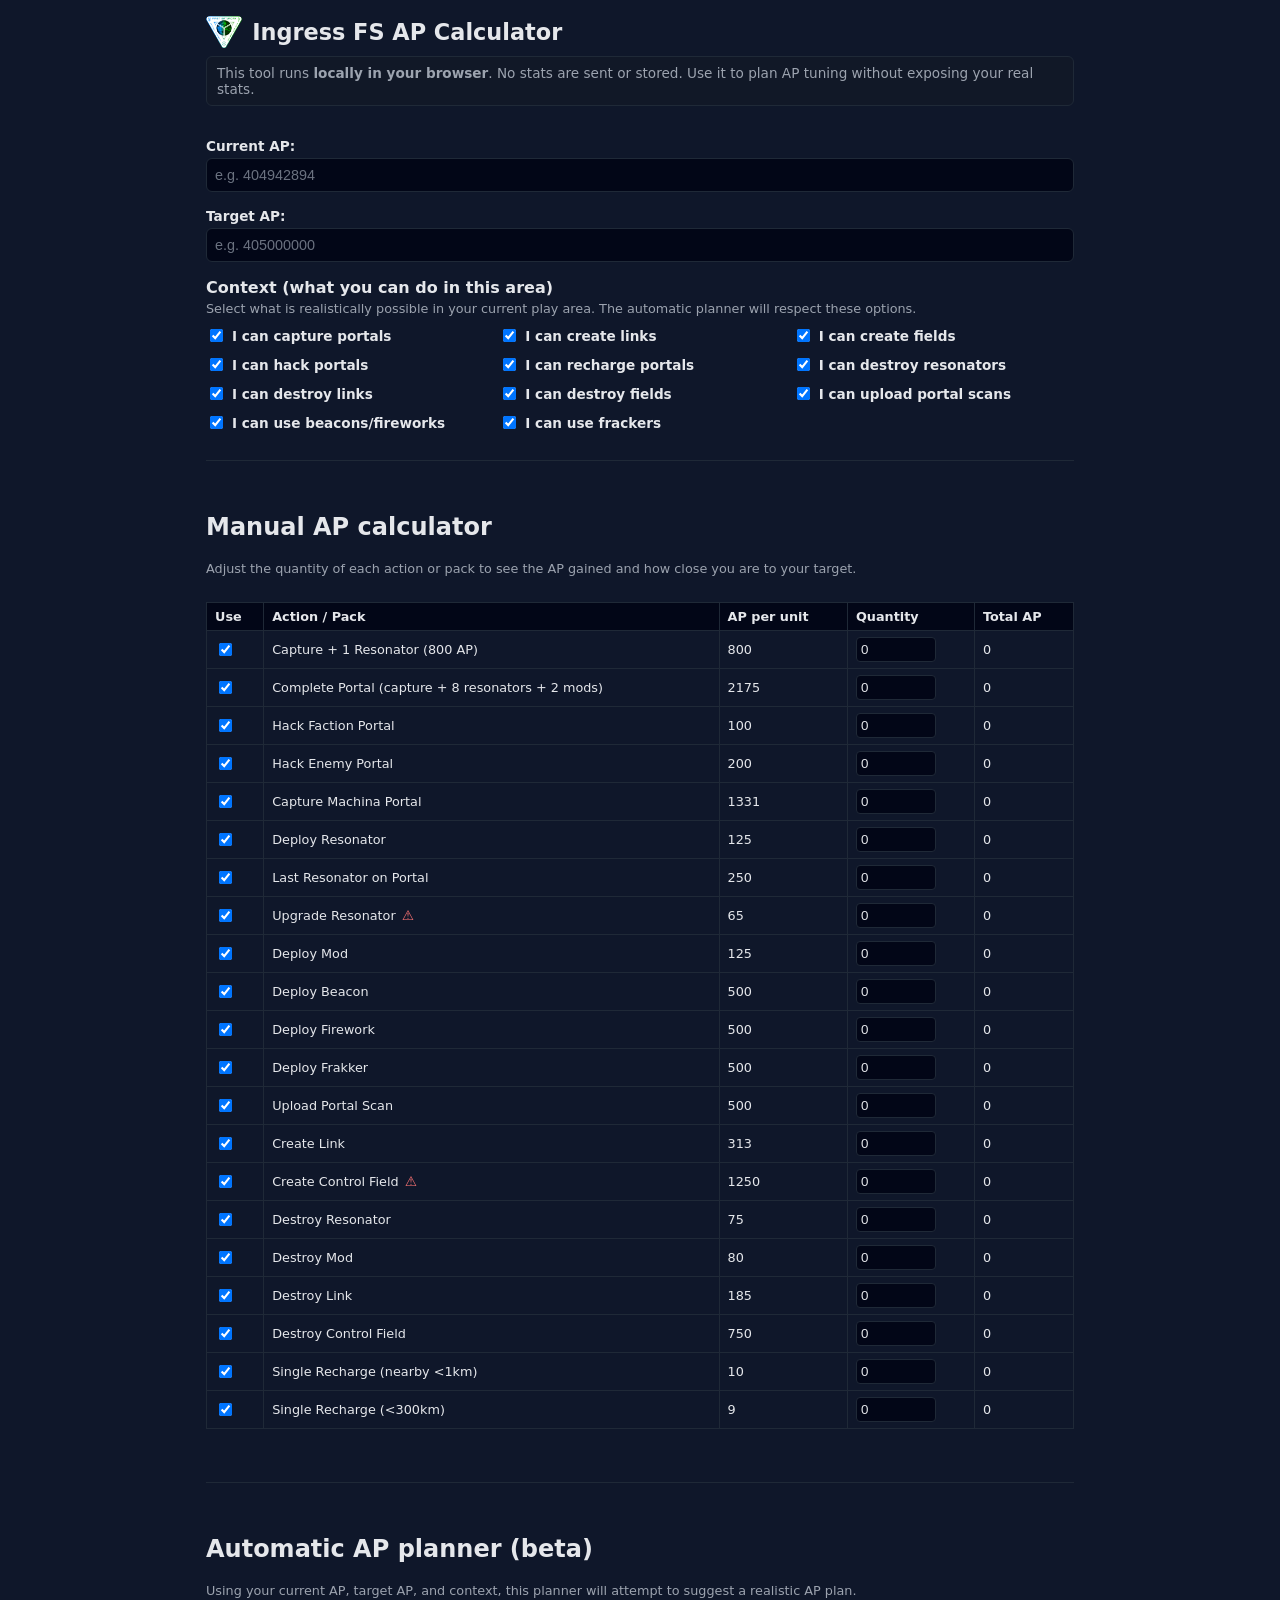
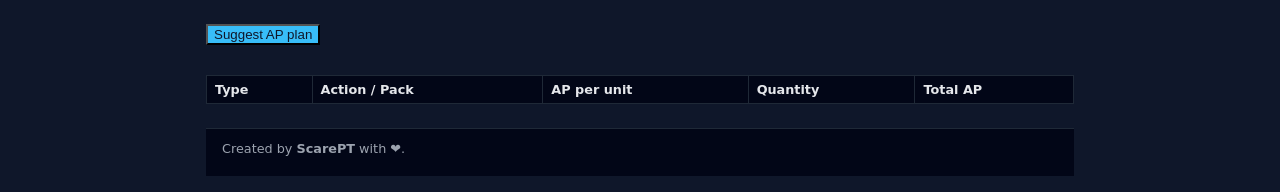
==== app-calculator.html @ b72cd5ba "Add AP calculator basic version" ====
<!DOCTYPE html>
<html lang="en">
<head>
  <meta charset="UTF-8" />
  <title>IFS AP Calculator</title>
  <meta name="viewport" content="width=device-width, initial-scale=1" />
  <link rel="stylesheet" href="ap-calculator.css" />
  <link rel="icon" type="image/x-icon" href="ifs.ico" />
</head>
<body>
  <div class="page">
    <div class="container">
      <header>
        <div class="header-main">
          <img src="logo.png" alt="Ingress FS Logo" class="logo" />
          <h1>Ingress FS AP Calculator</h1>
        </div>
        <p class="disclaimer">
          This tool runs <strong>locally in your browser</strong>. No stats are sent or stored.
          Use it to plan AP tuning without exposing your real stats.
        </p>
      </header>

      <section class="row">
        <label for="currentAP">Current AP:</label>
        <input id="currentAP" type="number" class="ap-input" placeholder="e.g. 404942894" />
      </section>

      <section class="row">
        <label for="targetAP">Target AP:</label>
        <input id="targetAP" type="number" class="ap-input" placeholder="e.g. 405000000" />
      </section>

      <!-- CONTEXT SECTION (nova) -->
      <section class="row context-section">
        <h2>Context (what you can do in this area)</h2>
        <p class="hint">
          Select what is realistically possible in your current play area. The automatic planner will respect these options.
        </p>
        <div id="contextOptionsContainer" class="context-grid">
          <!-- preenchido por JS usando CONTEXT_OPTIONS -->
        </div>
      </section>

      <!-- DIVISÃO: MODO MANUAL -->
      <hr class="divider" />

      <section class="row">
        <h2>Manual AP calculator</h2>
        <p class="hint">
          Adjust the quantity of each action or pack to see the AP gained and how close you are to your target.
        </p>
      </section>

      <section class="row">
        <table class="ap-table">
          <thead>
            <tr>
              <th>Use</th>
              <th>Action / Pack</th>
              <th>AP per unit</th>
              <th>Quantity</th>
              <th>Total AP</th>
            </tr>
          </thead>
          <tbody id="apActionsBody">
            <!-- Filled by JS -->
          </tbody>
        </table>
      </section>

      <section class="row">
        <div class="status">
          <p id="apSummary"></p>
        </div>
      </section>

      <!-- DIVISÃO: MODO AUTOMÁTICO -->
      <hr class="divider" />

      <section class="row">
        <h2>Automatic AP planner (beta)</h2>
        <p class="hint">
          Using your current AP, target AP, and context, this planner will attempt to suggest a realistic AP plan.
        </p>
      </section>

      <section class="row">
        <button id="autoPlanBtn">Suggest AP plan</button>
      </section>

      <section class="row">
        <div class="status">
          <p id="autoPlanSummary"></p>
        </div>
        <table class="ap-table auto-plan-table">
          <thead>
            <tr>
              <th>Type</th>
              <th>Action / Pack</th>
              <th>AP per unit</th>
              <th>Quantity</th>
              <th>Total AP</th>
            </tr>
          </thead>
          <tbody id="autoPlanBody">
            <!-- Filled by JS (automatic planner) -->
          </tbody>
        </table>
      </section>

      <footer class="footer">
        <div class="footer-left">
          <p>
            Created by <strong>ScarePT</strong> with ❤️.
          </p>
        </div>
        <!--<div class="footer-right">
          <p>Useful links:</p>
          <ul>
            <li>
              <a href="https://fevgames.net/ifs/events/?s=utc" target="_blank" rel="noopener">
                IngressFS Map
              </a>
            </li>
          </ul>
        </div>
        -->
      </footer>
    </div>
  </div>
  
  <script src="ap-config.js"></script>
  <script src="ap-context.js"></script>
  <script src="ap-calculator.js"></script>
  <script src="ap-planner.js"></script>
</body>
</html>
---- ap-calculator.css ----
:root {
  --bg: #0f172a;
  --fg: #e5e7eb;
  --accent: #38bdf8;
  --accent-dark: #0284c7;
  --border: #1f2937;
  --error: #f97373;
  --muted: #9ca3af;
}

* {
  box-sizing: border-box;
}

html, body {
  height: 100%;
}

body {
  font-family: system-ui, -apple-system, BlinkMacSystemFont, "Segoe UI", sans-serif;
  margin: 0;
  padding: 0;
  background-color: var(--bg);
  color: var(--fg);
}

.page {
  min-height: 100vh;
  display: flex;
  flex-direction: column;
}

.container {
  max-width: 900px;
  margin: 0 auto;
  padding: 16px;
  display: flex;
  flex-direction: column;
  flex: 1;
}

/* Header */
.header-main {
  display: flex;
  align-items: center;
  gap: 10px;
  margin-bottom: 8px;
}

.header-main h1 {
  font-size: 1.4rem;
  margin: 0;
}

.logo {
  height: 32px;
  width: auto;
  border-radius: 4px;
}

.disclaimer {
  padding: 8px 10px;
  margin-top: 0;
  margin-bottom: 16px;
  border-radius: 6px;
  border: 1px solid var(--border);
  background-color: #111827;
  font-size: 0.85rem;
  color: var(--muted);
}

/* Rows & inputs */
.row {
  margin-top: 16px;
}

label {
  display: block;
  font-weight: 600;
  font-size: 0.85rem;
  margin-bottom: 4px;
}

.ap-input {
  width: 100%;
  padding: 8px;
  border-radius: 6px;
  border: 1px solid var(--border);
  background-color: #020617;
  color: var(--fg);
  font-size: 0.9rem;
}

.ap-input::placeholder {
  color: #6b7280;
}

.hint {
  font-size: 0.8rem;
  color: var(--muted);
  margin: 4px 0 10px 0;
}

/* Table */
.ap-table {
  width: 100%;
  border-collapse: collapse;
  font-size: 0.8rem;
}

.ap-table thead {
  background-color: #020617;
}

.ap-table th,
.ap-table td {
  border: 1px solid var(--border);
  padding: 6px 8px;
}

.ap-table th {
  text-align: left;
  font-weight: 600;
}

.ap-table td {
  vertical-align: middle;
}

.ap-table input[type="number"] {
  width: 80px;
  padding: 4px;
  border-radius: 4px;
  border: 1px solid var(--border);
  background-color: #020617;
  color: var(--fg);
}

/* Status */
.status {
  font-size: 0.85rem;
  margin-top: 8px;
  color: #22c55e;
}

.status.error {
  color: var(--error);
}

/* Footer */
.footer {
  margin-top: 24px;
  padding: 12px 16px 16px;
  border-top: 1px solid var(--border);
  display: flex;
  flex-wrap: wrap;
  gap: 12px 24px;
  font-size: 0.8rem;
  color: var(--muted);
  background-color: #020617;
}

.footer-left,
.footer-right {
  flex: 1 1 260px;
}

.footer-left p {
  margin: 0 0 4px 0;
}

.footer-right p {
  margin: 0 0 4px 0;
}

.footer-right ul {
  list-style: none;
  padding: 0;
  margin: 0;
}

.footer-right li {
  margin-bottom: 4px;
}

.footer-right a {
  color: var(--accent);
  text-decoration: none;
}

.footer-right a:hover {
  text-decoration: underline;
}

/* Ícone de aviso ao lado da ação */
.warning-icon {
  display: inline-block;
  margin-left: 6px;
  color: #f97373; /* vermelho suave */
  font-size: 0.85rem;
  cursor: pointer;
  position: relative;
}

/* Tooltip container */
.warning-tooltip {
  position: absolute;
  left: 0;
  top: 120%;
  z-index: 10;
  max-width: 260px;
  padding: 6px 8px;
  border-radius: 6px;
  border: 1px solid var(--border);
  background-color: #111827;
  color: var(--fg);
  font-size: 0.75rem;
  box-shadow: 0 4px 10px rgba(0, 0, 0, 0.5);
  display: none;
}

/* Mostrar tooltip quando hover (desktop) */
.warning-icon:hover .warning-tooltip {
  display: block;
}

.context-section h2 {
  font-size: 1rem;
  margin: 0 0 4px 0;
}

.context-grid {
  display: grid;
  grid-template-columns: repeat(auto-fit, minmax(220px, 1fr));
  gap: 6px 12px;
  font-size: 0.8rem;
}

.context-grid label {
  display: flex;
  align-items: center;
  gap: 6px;
}

.context-grid input[type="checkbox"] {
  flex-shrink: 0;
}

.divider {
  margin: 24px 0 16px 0;
  border: none;
  border-top: 1px solid var(--border);
}

/* Botão do planner automático */
#autoPlanBtn {
  background-color: var(--accent);
  color: #0f172a;
}

#autoPlanBtn:active {
  background-color: var(--accent-dark);
}

/* Tabela do plano automático */
.auto-plan-table {
  margin-top: 8px;
}

@media (max-width: 600px) {
  .context-grid {
    grid-template-columns: 1fr;
  }
}

/* Mobile tweaks */
@media (max-width: 600px) {
  .warning-tooltip {
    max-width: 90vw;
  }
  .header-main {
    gap: 8px;
  }
  .logo {
    height: 28px;
  }
  .ap-table th,
  .ap-table td {
    font-size: 0.75rem;
    padding: 4px 6px;
  }
  .footer {
    flex-direction: column;
    font-size: 0.75rem;
    padding: 8px 12px 12px;
  }
}
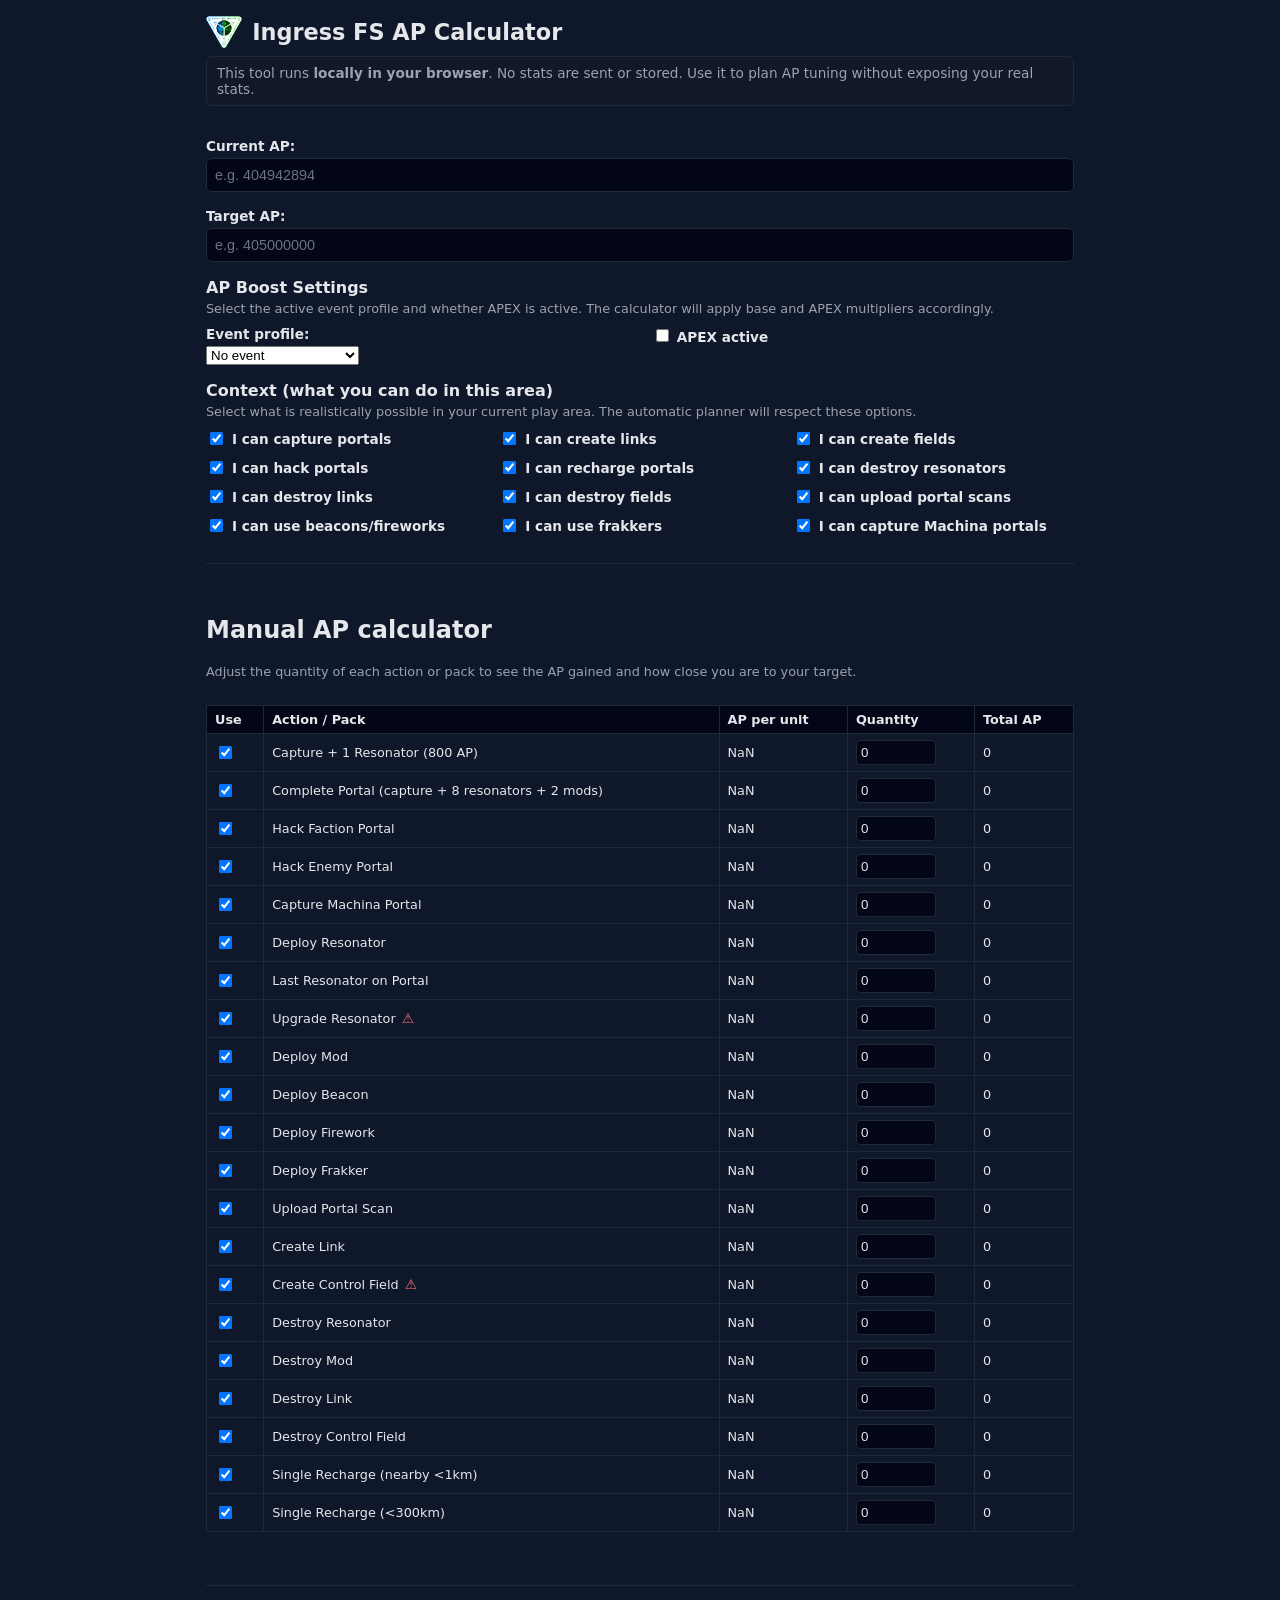
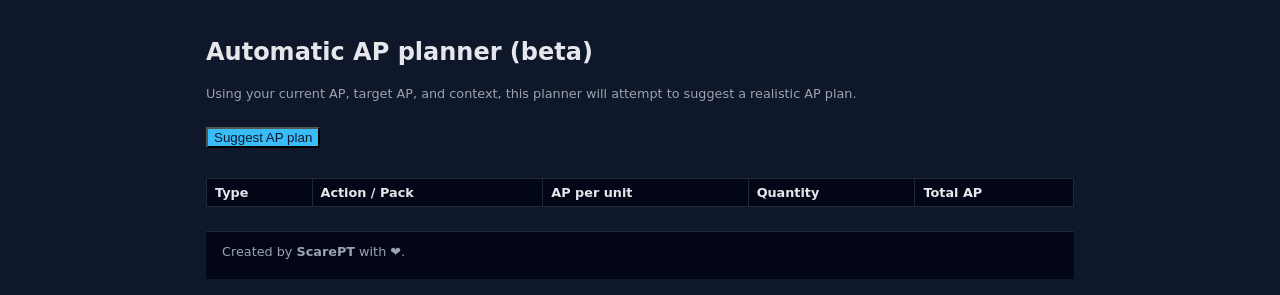
==== commit 8cdf59d1: "Half baked events on AP calculator" ====
--- a/app-calculator.html
+++ b/app-calculator.html
@@ -30,6 +30,30 @@
         <label for="targetAP">Target AP:</label>
         <input id="targetAP" type="number" class="ap-input" placeholder="e.g. 405000000" />
       </section>
+
+      <section class="row boost-section">
+  <h2>AP Boost Settings</h2>
+<p class="hint">
+    Select the active event profile and whether APEX is active. The calculator will apply base and APEX multipliers accordingly.
+  </p>
+
+<div class="boost-grid">
+    <div class="boost-block">
+      <label for="eventProfileSelect">Event profile:</label>
+      <select id="eventProfileSelect">
+        <!-- preenchido por JS via renderBoostOptions -->
+      </select>
+    </div>
+
+    <div class="boost-block">
+      <label>
+        <input type="checkbox" id="apexActiveCheckbox" />
+        APEX active
+      </label>
+    </div>
+  </div>
+
+</section>
 
       <!-- CONTEXT SECTION (nova) -->
       <section class="row context-section">
@@ -130,9 +154,10 @@
     </div>
   </div>
   
-  <script src="ap-config.js"></script>
-  <script src="ap-context.js"></script>
-  <script src="ap-calculator.js"></script>
-  <script src="ap-planner.js"></script>
+<script src="ap-config.js"></script>
+<script src="ap-context.js"></script>
+<script src="ap-events.js"></script>
+<script src="ap-calculator.js"></script>
+<script src="ap-planner.js"></script>
 </body>
 </html>
--- a/ap-calculator.css
+++ b/ap-calculator.css
@@ -294,4 +294,35 @@
     font-size: 0.75rem;
     padding: 8px 12px 12px;
   }
+}
+
+
+.boost-section h2 {
+  font-size: 1rem;
+  margin: 0 0 4px 0;
+}
+
+.boost-grid {
+  display: flex;
+  flex-wrap: wrap;
+  gap: 12px 24px;
+  font-size: 0.8rem;
+}
+
+.boost-block {
+  flex: 1 1 240px;
+}
+
+#globalMultiplierOptions label,
+#apexOptions label {
+  display: inline-flex;
+  align-items: center;
+  margin-right: 8px;
+  gap: 4px;
+}
+
+@media (max-width: 600px) {
+  .boost-grid {
+    flex-direction: column;
+  }
 }
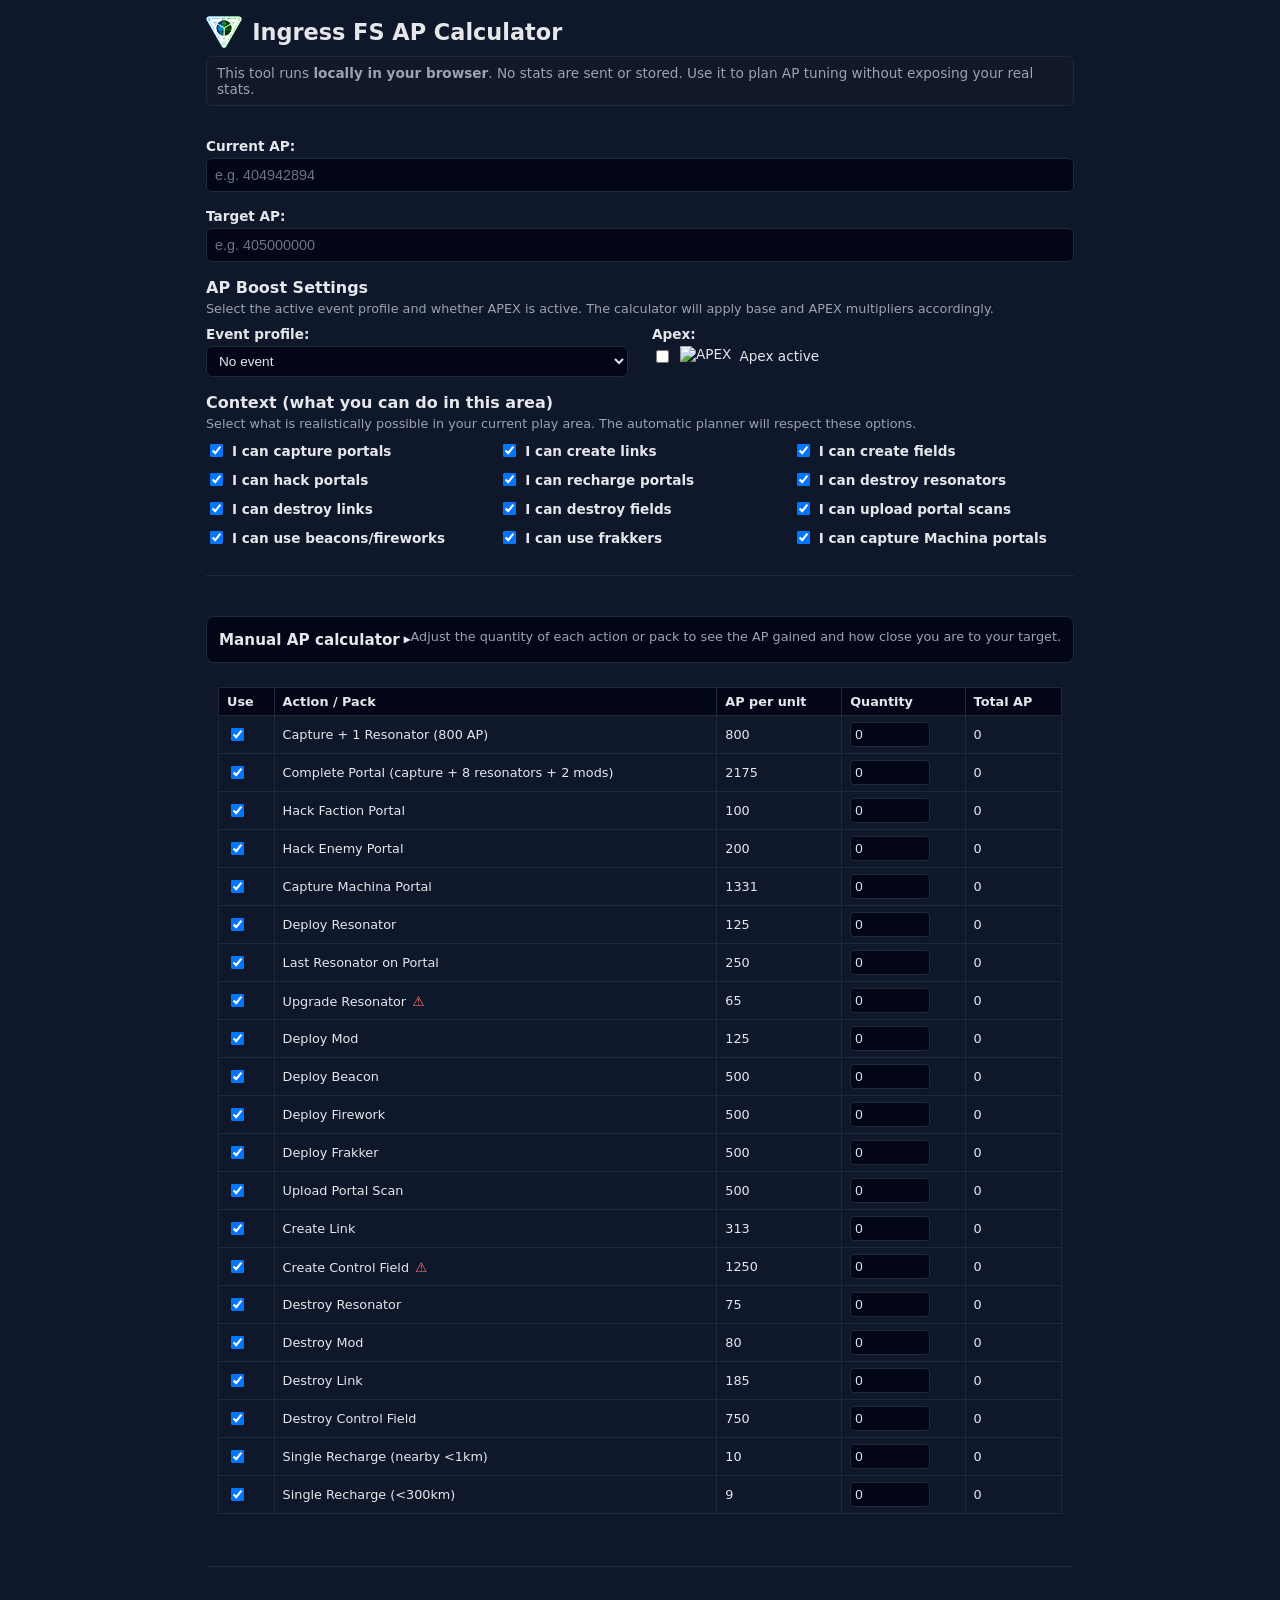
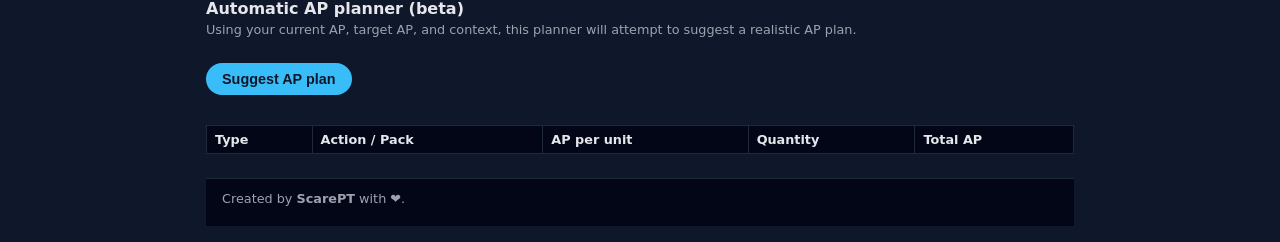
==== commit 6243e1b9: "Changes on calculate methods to include events" ====
--- a/app-calculator.html
+++ b/app-calculator.html
@@ -31,6 +31,10 @@
         <input id="targetAP" type="number" class="ap-input" placeholder="e.g. 405000000" />
       </section>
 
+      <section class="row delta-row" id="deltaRow">
+  Difference (Target - Current): <span class="delta-value" id="deltaValue">0</span> AP
+</section>
+
       <section class="row boost-section">
   <h2>AP Boost Settings</h2>
 <p class="hint">
@@ -39,18 +43,18 @@
 
 <div class="boost-grid">
     <div class="boost-block">
-      <label for="eventProfileSelect">Event profile:</label>
-      <select id="eventProfileSelect">
-        <!-- preenchido por JS via renderBoostOptions -->
-      </select>
-    </div>
+  <label for="eventProfileSelect">Event profile:</label>
+  <select id="eventProfileSelect">...</select>
+</div>
 
-    <div class="boost-block">
-      <label>
-        <input type="checkbox" id="apexActiveCheckbox" />
-        APEX active
-      </label>
-    </div>
+<div class="boost-block">
+  <label>Apex:</label>
+  <div class="apex-toggle">
+    <input type="checkbox" id="apexActiveCheckbox" />
+    <img src="apex.png" alt="APEX" class="apex-icon" />
+    <span>Apex active</span>
+  </div>
+</div>
   </div>
 
 </section>
@@ -69,47 +73,53 @@
       <!-- DIVISÃO: MODO MANUAL -->
       <hr class="divider" />
 
-      <section class="row">
-        <h2>Manual AP calculator</h2>
-        <p class="hint">
-          Adjust the quantity of each action or pack to see the AP gained and how close you are to your target.
-        </p>
+      <section class="manual-section collapsed" id="manualSection">
+        <div class="manual-header" id="manualHeader">
+          <h2>Manual AP calculator</h2>
+          <span class="manual-toggle-icon">▾</span>
+
+          <p class="hint">
+            Adjust the quantity of each action or pack to see the AP gained and how close you are to your target.
+          </p>
+        </div>
+
       </section>
+      <div class="manual-content">
+        <section class="row">
+          <table class="ap-table">
+            <thead>
+              <tr>
+                <th>Use</th>
+                <th>Action / Pack</th>
+                <th>AP per unit</th>
+                <th>Quantity</th>
+                <th>Total AP</th>
+              </tr>
+            </thead>
+            <tbody id="apActionsBody">
+              <!-- Filled by JS -->
+            </tbody>
+          </table>
+        </section>
 
-      <section class="row">
-        <table class="ap-table">
-          <thead>
-            <tr>
-              <th>Use</th>
-              <th>Action / Pack</th>
-              <th>AP per unit</th>
-              <th>Quantity</th>
-              <th>Total AP</th>
-            </tr>
-          </thead>
-          <tbody id="apActionsBody">
-            <!-- Filled by JS -->
-          </tbody>
-        </table>
-      </section>
-
-      <section class="row">
-        <div class="status">
-          <p id="apSummary"></p>
-        </div>
-      </section>
-
+        <section class="row">
+          <div class="status">
+            <p id="apSummary"></p>
+          </div>
+        </section>
+      </div>
+      
       <!-- DIVISÃO: MODO AUTOMÁTICO -->
       <hr class="divider" />
 
-      <section class="row">
+      <section class="row planner-section">
         <h2>Automatic AP planner (beta)</h2>
         <p class="hint">
           Using your current AP, target AP, and context, this planner will attempt to suggest a realistic AP plan.
         </p>
       </section>
 
-      <section class="row">
+      <section class="row planner-actions">
         <button id="autoPlanBtn">Suggest AP plan</button>
       </section>
 
--- a/ap-calculator.css
+++ b/ap-calculator.css
@@ -313,16 +313,121 @@
   flex: 1 1 240px;
 }
 
-#globalMultiplierOptions label,
-#apexOptions label {
+.boost-block select {
+  width: 100%;
+  padding: 6px 8px;
+  border-radius: 6px;
+  border: 1px solid var(--border);
+  background-color: #020617;
+  color: var(--fg);
+  font-size: 0.85rem;
+}
+
+.apex-toggle {
   display: inline-flex;
   align-items: center;
-  margin-right: 8px;
-  gap: 4px;
-}
-
+  gap: 8px;
+  font-size: 0.85rem;
+}
+
+.apex-toggle input[type="checkbox"] {
+  flex-shrink: 0;
+}
+
+.apex-icon {
+  height: 20px;
+  width: auto;
+}
+
+/* Mobile tweaks para boost section */
 @media (max-width: 600px) {
   .boost-grid {
     flex-direction: column;
   }
+}
+
+.delta-row {
+  margin-top: 8px;
+  font-size: 0.85rem;
+  color: var(--muted);
+  display: none; /* escondido por omissão; JS pode mudar para block */
+}
+
+.delta-row.visible {
+  display: block;
+}
+
+.delta-value {
+  font-weight: 600;
+  color: var(--accent);
+}
+
+.planner-section h2 {
+  font-size: 1rem;
+  margin: 0 0 4px 0;
+}
+
+.planner-actions {
+  display: flex;
+  align-items: center;
+  gap: 12px;
+}
+
+#autoPlanBtn {
+  background-color: var(--accent);
+  color: #0f172a;
+  border: none;
+  border-radius: 999px;
+  padding: 8px 16px;
+  font-size: 0.9rem;
+  font-weight: 600;
+  cursor: pointer;
+}
+
+#autoPlanBtn:active {
+  background-color: var(--accent-dark);
+}
+
+.auto-plan-table {
+  margin-top: 8px;
+}
+
+.manual-section {
+  margin-top: 24px;
+  border-radius: 8px;
+  border: 1px solid var(--border);
+  background-color: #020617;
+  overflow: hidden;
+}
+
+.manual-header {
+  display: flex;
+  align-items: center;
+  justify-content: space-between;
+  padding: 8px 12px;
+  cursor: pointer;
+}
+
+.manual-header h2 {
+  font-size: 0.95rem;
+  margin: 0;
+}
+
+.manual-toggle-icon {
+  font-size: 0.9rem;
+  transform: rotate(0deg);
+  transition: transform 0.15s ease-in-out;
+}
+
+.manual-section.collapsed .manual-toggle-icon {
+  transform: rotate(-90deg); /* setinha para a esquerda */
+}
+
+.manual-content {
+  padding: 8px 12px 12px 12px;
+  display: block;
+}
+
+.manual-section.collapsed .manual-content {
+  display: none;
 }
